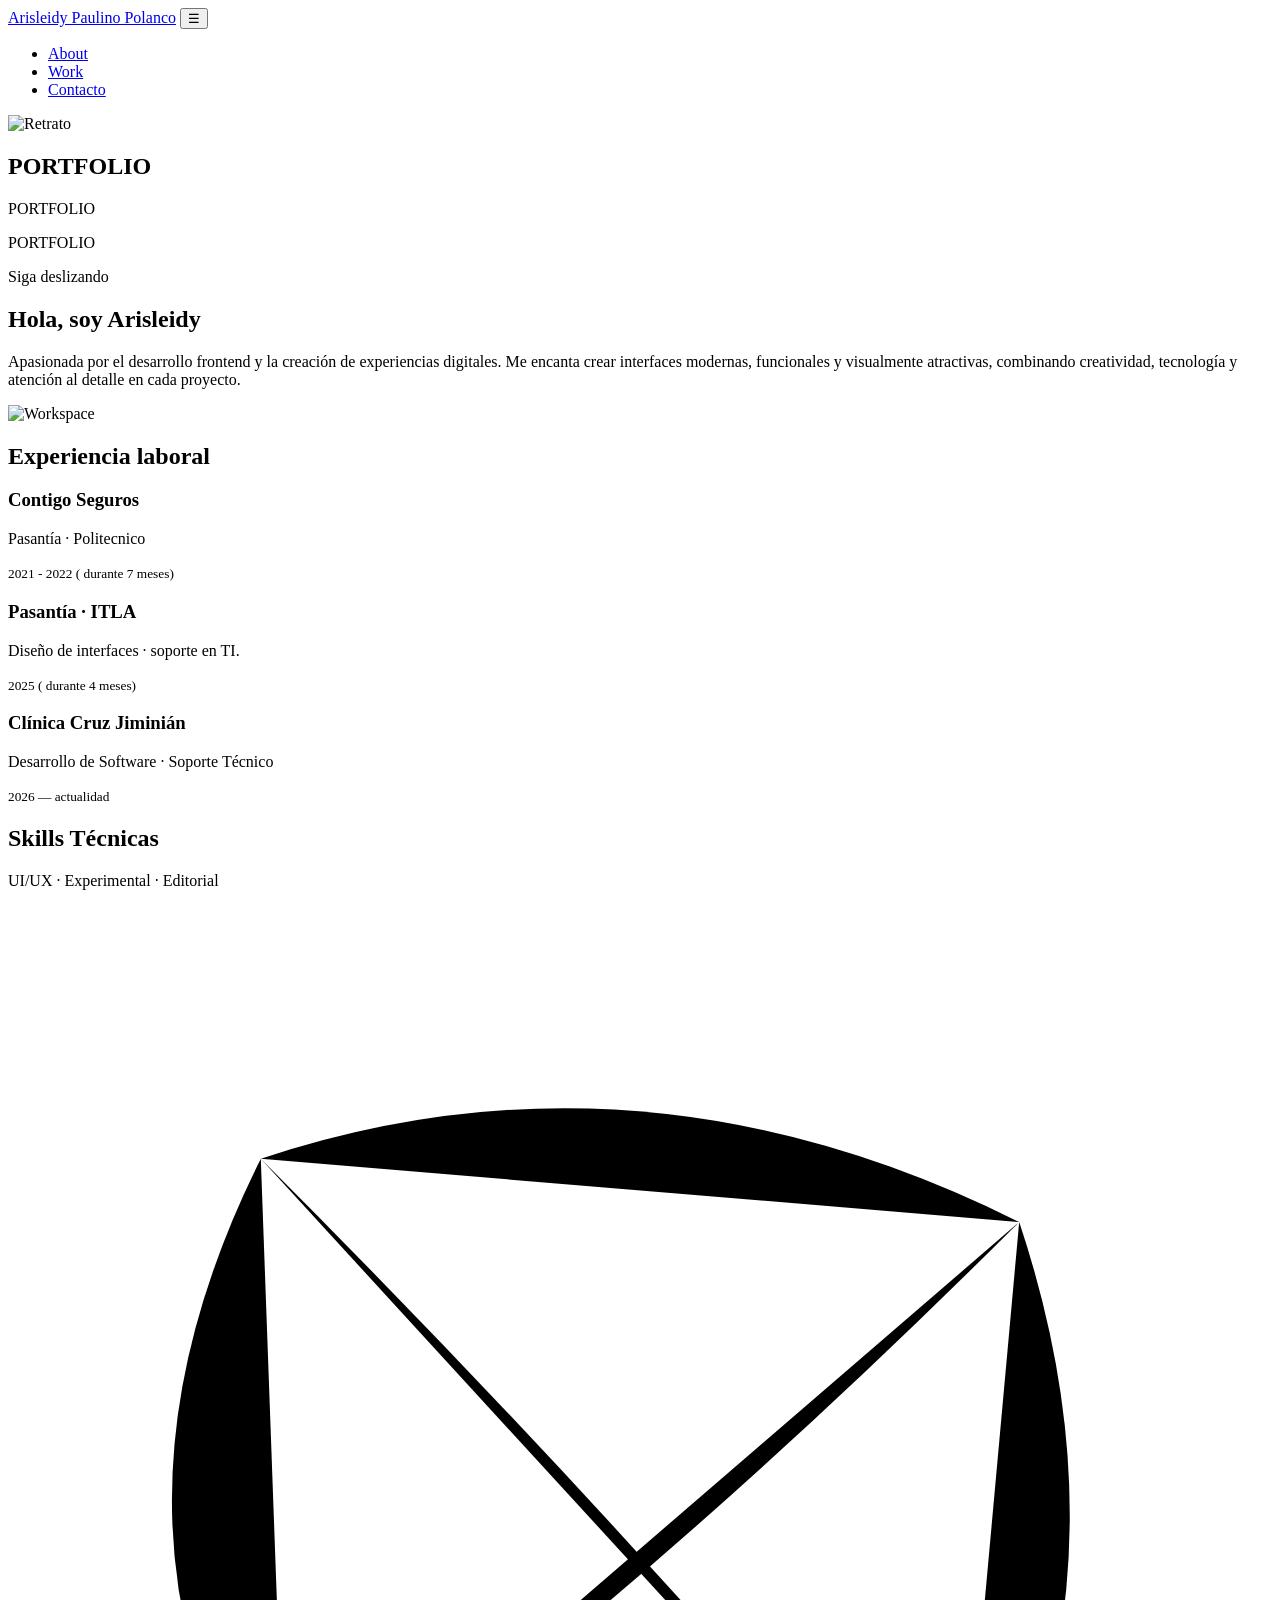
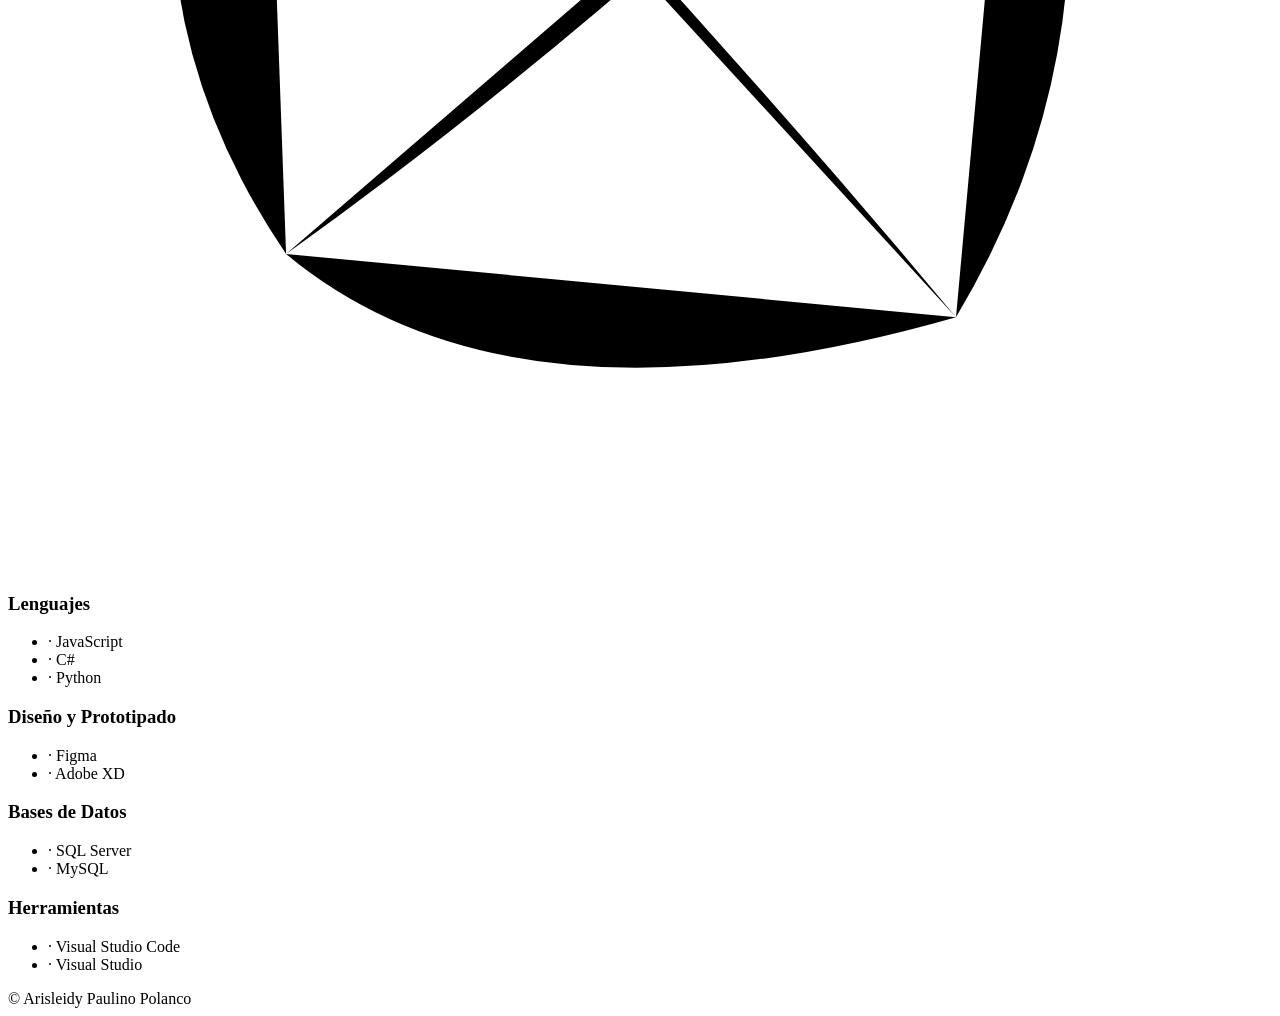
==== Portfolio/index.html @ ca95e668 "repositorio editado" ====
<!DOCTYPE html>
<html lang="es">
<head>
  <meta charset="UTF-8" />
  <meta name="viewport" content="width=device-width, initial-scale=1.0" />
  <title>About — Arisleidy Paulino Polanco</title>
  <meta name="description" content="Hola, soy Arisleidy. Desarrolladora y diseñadora con enfoque editorial y experimental." />
  <link rel="preconnect" href="https://fonts.googleapis.com" />
  <link rel="preconnect" href="https://fonts.gstatic.com" crossorigin />
  <link href="https://fonts.googleapis.com/css2?family=Abril+Fatface&family=Italiana&display=swap" rel="stylesheet" />
  <link rel="stylesheet" href="../css/style.css" />
  <link rel="stylesheet" href="../css/index.css" />
</head>
<body>
  <!-- ===== HEADER ===== -->
  <header class="site-header">
    <div class="nav-wrap">
      <a href="index.html" class="logo">Arisleidy Paulino Polanco</a>
      <button class="menu-toggle" aria-label="Menú">☰</button>
      <ul class="nav-links" id="navLinks">
        <li><a href="index.html" class="active">About</a></li>
        <li><a href="work.html">Work</a></li>
        <li><a href="contacto.html">Contacto</a></li>
      </ul>
    </div>
  </header>

  <!-- ===== HERO ===== -->
  <section class="hero">
    <div class="hero-grid container">
      <div class="hero-img float-in">
        <img src="../img/foto-inicio.jpeg" alt="Retrato" />
      </div>
      <div class="hero-text">
        <h1 class="hero-title fade-in">PORTFOLIO</h1>
        <p class="hero-title ghost-1">PORTFOLIO</p>
        <p class="hero-title ghost-2">PORTFOLIO</p>
      </div>
    </div>
    <div class="badge-wrap">
      <span class="badge italiana">Siga deslizando</span>
    </div>
  </section>

  <!-- ===== INTRO ===== -->
  <section class="intro container reveal">
    <div class="intro-grid">
      <div>
          <h2 class="intro-title">Hola, soy Arisleidy</h2>
          <div class="intro-text-card">
              <p class="intro-text">
                  Apasionada por el desarrollo frontend y la creación de experiencias digitales.
                  Me encanta crear interfaces modernas, funcionales y visualmente atractivas,
                  combinando creatividad, tecnología y atención al detalle en cada proyecto.
              </p>
          </div>
      </div>
      <div class="intro-img">
        <img src="../img/avatar-inicio.png" alt="Workspace" />
      </div>
    </div>
  </section>

  <!-- ===== EXPERIENCIA TIMELINE ===== -->
  <section class="experience">
    <div class="container">
      <h2 class="section-title light">
        Experiencia laboral</span>
      </h2>
      <div class="timeline">
        <div class="timeline-line"></div>
        <div class="timeline-grid">
          <article class="tl-item reveal">
            <div class="tl-dot"></div>
            <div class="tl-card">
              <h3>Contigo Seguros</h3>
              <p class="italiana">Pasantía · Politecnico</p>
              <small>2021 - 2022 ( durante 7 meses)</small>
            </div>
          </article>
          <article class="tl-item reveal">
            <div class="tl-dot"></div>
            <div class="tl-card">
              <h3>Pasantía · ITLA</h3>
              <p class="italiana">Diseño de interfaces · soporte en TI.</p>
              <small>2025 ( durante 4 meses)</small>
            </div>
          </article>
          <article class="tl-item reveal">
            <div class="tl-dot"></div>
            <div class="tl-card">
              <h3>Clínica Cruz Jiminián</h3>
              <p class="italiana">Desarrollo de Software · Soporte Técnico</p>
              <small>2026 — actualidad</small>
            </div>
          </article>
        </div>
      </div>
    </div>
  </section>

  <!-- ===== SKILLS CONECTADAS ===== -->
  <section class="skills container">
    <h2 class="section-title">Skills Técnicas</h2>
    <p class="section-sub italiana">UI/UX · Experimental · Editorial</p>

    <div class="skills-grid">
      <svg class="skills-lines" viewBox="0 0 100 100" preserveAspectRatio="none" aria-hidden="true">
        <path d="M20,20 Q50,10 80,25" />
        <path d="M80,25 Q90,55 75,80" />
        <path d="M75,80 Q40,90 22,75" />
        <path d="M22,75 Q5,50 20,20" />
        <path d="M20,20 Q50,50 75,80" />
        <path d="M80,25 Q50,55 22,75" />
      </svg>

      <div class="skill-card pos-1 reveal">
        <span class="skill-pin"></span>
        <h3>Lenguajes</h3>
        <ul class="italiana">
          <li>· JavaScript</li><li>· C#</li><li>· Python</li>
        </ul>
      </div>
      <div class="skill-card pos-2 reveal">
        <span class="skill-pin"></span>
        <h3>Diseño y Prototipado</h3>
        <ul class="italiana">
          <li>· Figma</li><li>· Adobe XD</li>
        </ul>
      </div>
      <div class="skill-card pos-3 reveal">
        <span class="skill-pin"></span>
        <h3>Bases de Datos</h3>
        <ul class="italiana">
          <li>· SQL Server</li><li>· MySQL</li>
        </ul>
      </div>
      <div class="skill-card pos-4 reveal">
        <span class="skill-pin"></span>
        <h3>Herramientas</h3>
        <ul class="italiana">
          <li>· Visual Studio Code</li><li>· Visual Studio</li>
        </ul>
      </div>
    </div>
  </section>

  <footer class="site-footer">
    © <span id="year"></span> Arisleidy Paulino Polanco
  </footer>

  <script src="../js/main.js"></script>
</body>
</html>
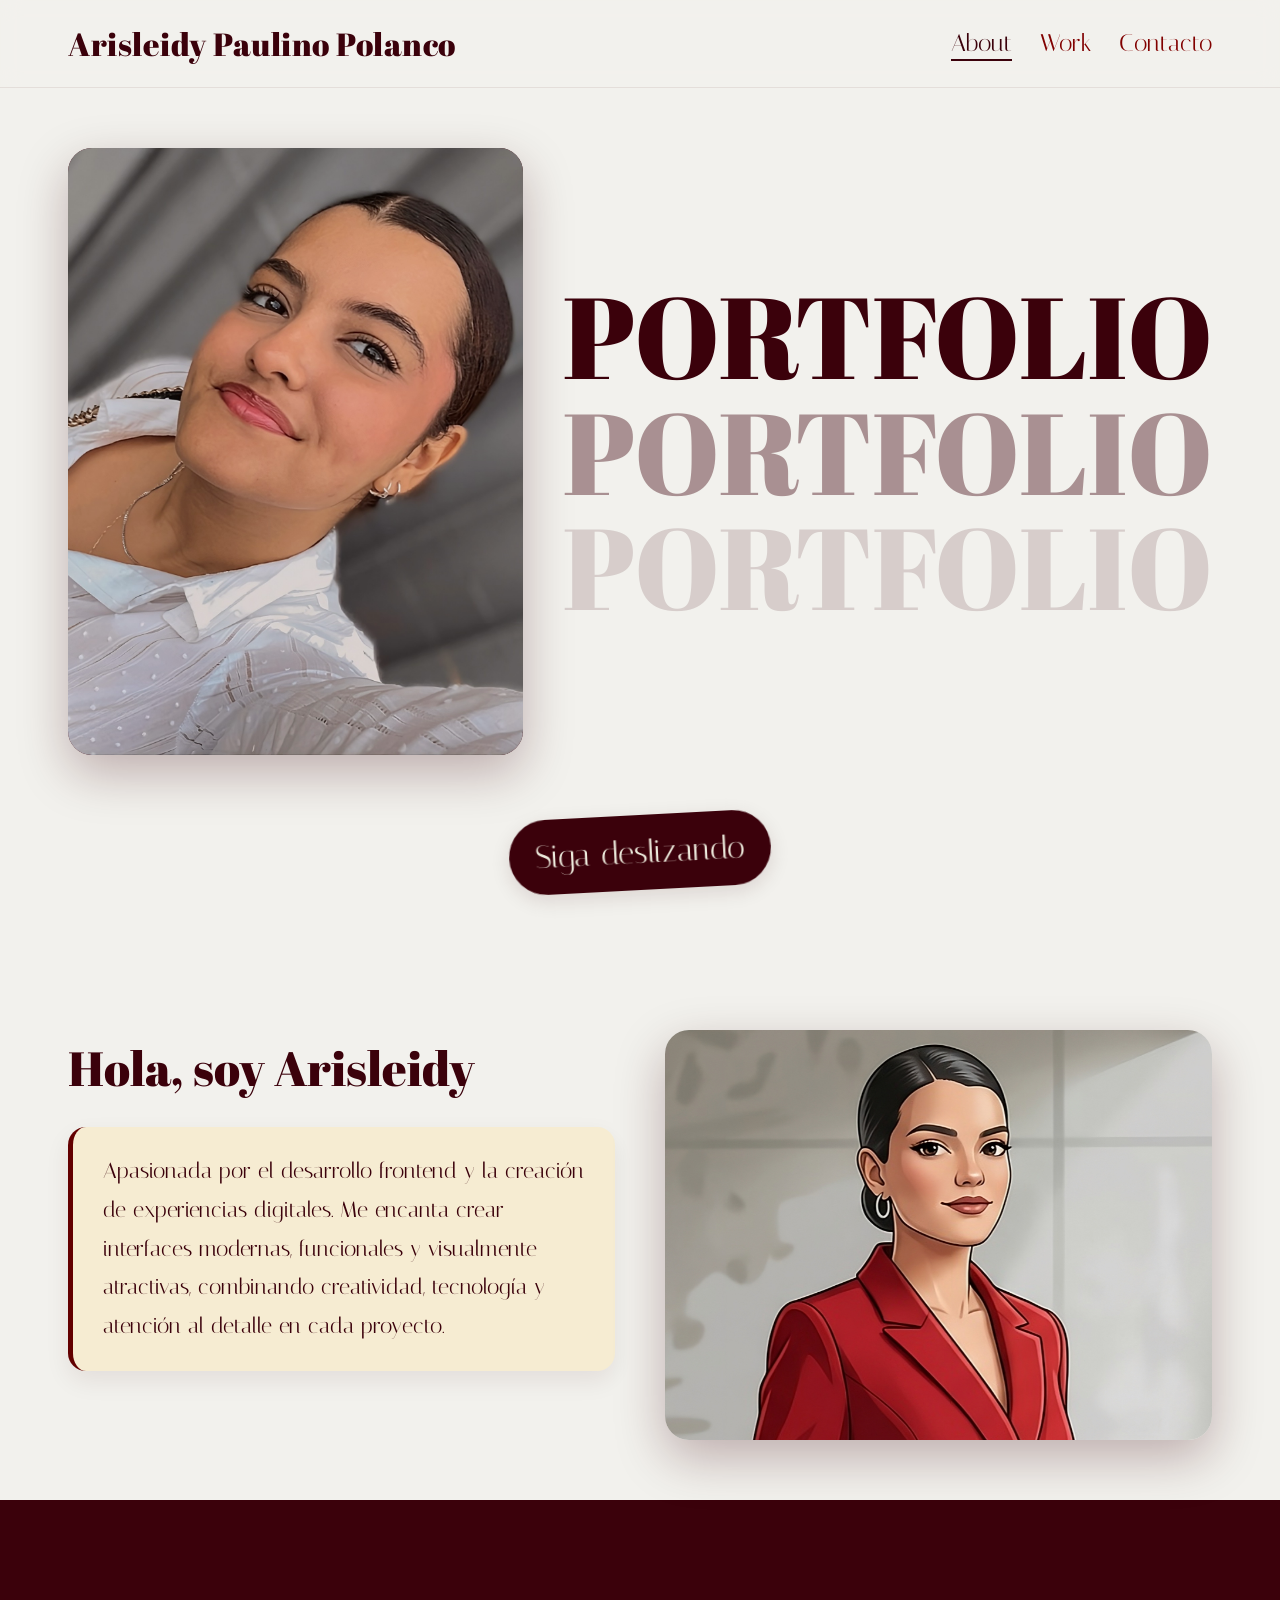
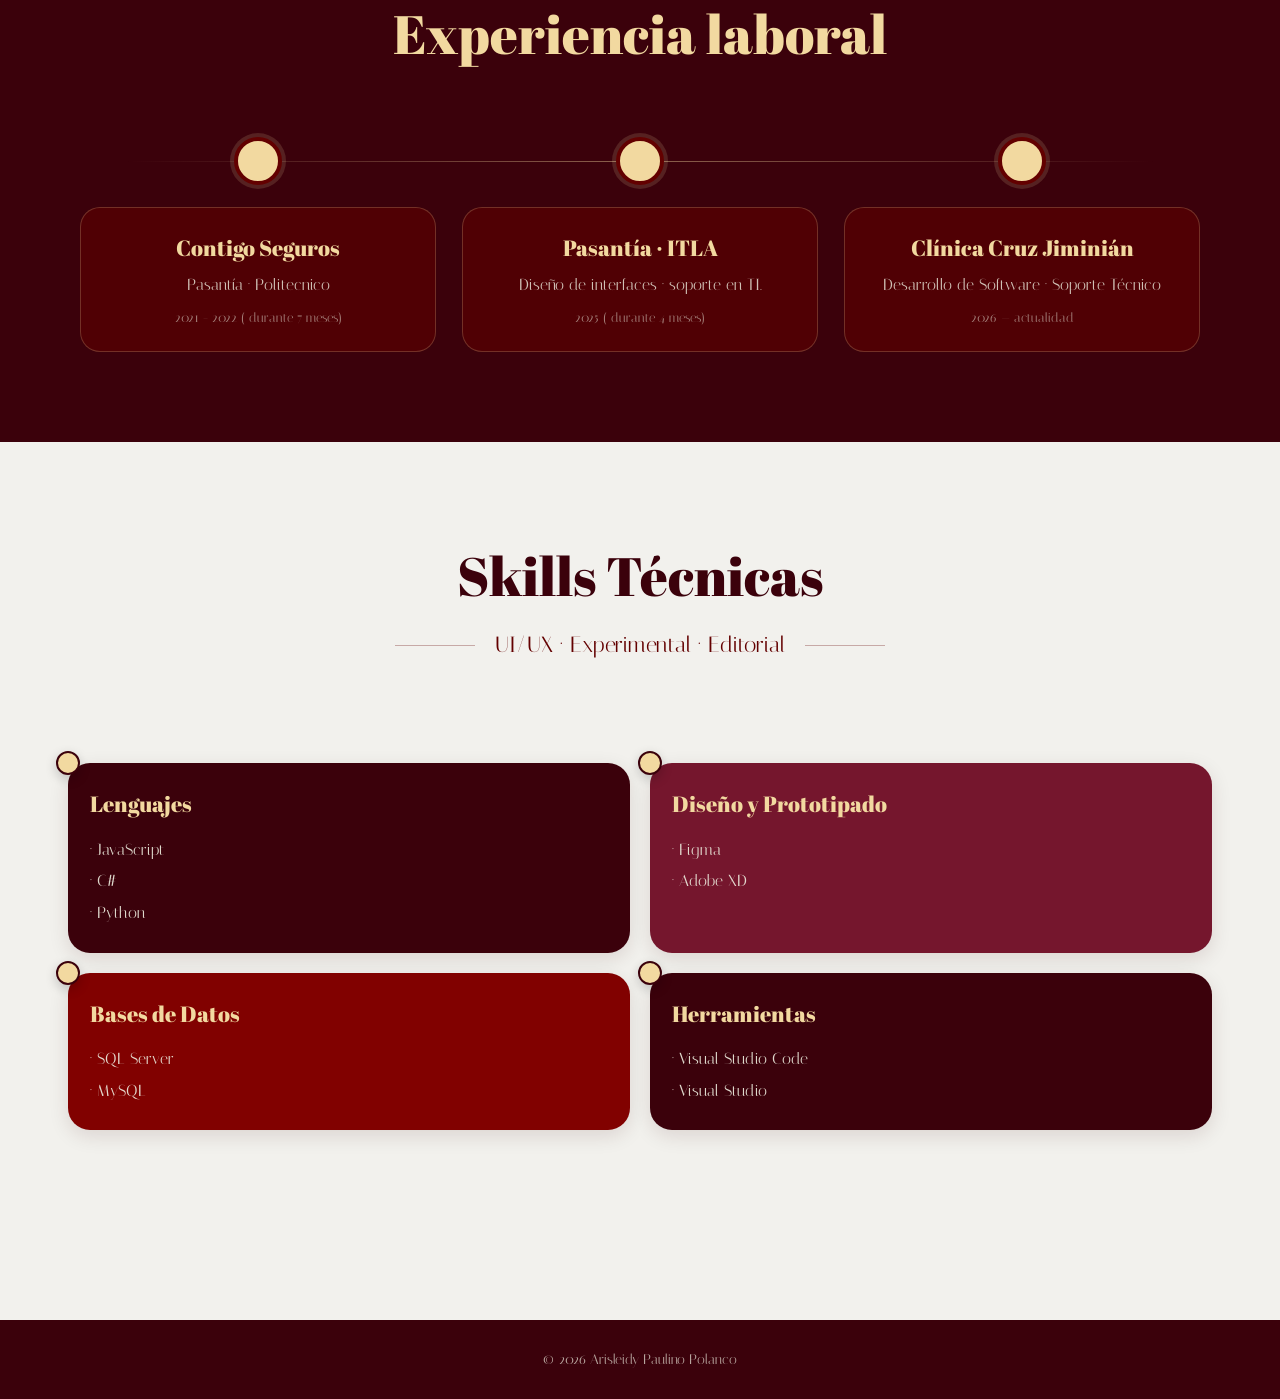
==== commit fc5ac0be: "cargando repositorio" ====
--- a/Portfolio/index.html
+++ b/Portfolio/index.html
@@ -8,8 +8,8 @@
   <link rel="preconnect" href="https://fonts.googleapis.com" />
   <link rel="preconnect" href="https://fonts.gstatic.com" crossorigin />
   <link href="https://fonts.googleapis.com/css2?family=Abril+Fatface&family=Italiana&display=swap" rel="stylesheet" />
-  <link rel="stylesheet" href="../css/style.css" />
-  <link rel="stylesheet" href="../css/index.css" />
+  <link rel="stylesheet" href="css/style.css" />
+  <link rel="stylesheet" href="css/index.css" />
 </head>
 <body>
   <!-- ===== HEADER ===== -->
@@ -19,8 +19,8 @@
       <button class="menu-toggle" aria-label="Menú">☰</button>
       <ul class="nav-links" id="navLinks">
         <li><a href="index.html" class="active">About</a></li>
-        <li><a href="work.html">Work</a></li>
-        <li><a href="contacto.html">Contacto</a></li>
+        <li><a href="html/work.html">Work</a></li>
+        <li><a href="html/contacto.html">Contacto</a></li>
       </ul>
     </div>
   </header>
@@ -29,7 +29,7 @@
   <section class="hero">
     <div class="hero-grid container">
       <div class="hero-img float-in">
-        <img src="../img/foto-inicio.jpeg" alt="Retrato" />
+        <img src="img/foto-inicio.jpeg" alt="Retrato" />
       </div>
       <div class="hero-text">
         <h1 class="hero-title fade-in">PORTFOLIO</h1>
@@ -56,7 +56,7 @@
           </div>
       </div>
       <div class="intro-img">
-        <img src="../img/avatar-inicio.png" alt="Workspace" />
+        <img src="img/avatar-inicio.png" alt="Workspace" />
       </div>
     </div>
   </section>
@@ -149,6 +149,6 @@
     © <span id="year"></span> Arisleidy Paulino Polanco
   </footer>
 
-  <script src="../js/main.js"></script>
+  <script src="js/main.js"></script>
 </body>
 </html>
--- a/Portfolio/css/style.css
+++ b/Portfolio/css/style.css
@@ -0,0 +1,157 @@
+/* ========== VARIABLES (paleta) ========== */
+:root {
+  --wine: #630000;
+  --wine-2: #75162D;
+  --wine-3: #810100;
+  --wine-deep: #3B010B;
+  --ink: #1B1717;
+  --cream: #F2F1ED;
+  --cream-soft: #EDEBDD;
+  --cream-warm: #F2D9A0;
+  --cream-light: #F2E5C6;
+  --cream-paper: #F6ECD2;
+  --tan: #B38F6F;
+
+  --shadow-soft: 0 6px 20px rgba(59, 1, 11, 0.12);
+  --shadow-deep: 0 18px 50px rgba(59, 1, 11, 0.28);
+}
+
+/* ========== RESET ========== */
+* { box-sizing: border-box; margin: 0; padding: 0; }
+html { scroll-behavior: smooth; }
+body {
+  font-family: 'Italiana', serif;
+  background: var(--cream);
+  color: var(--ink);
+  line-height: 1.6;
+  overflow-x: hidden;
+}
+img { display: block; max-width: 100%; }
+a { text-decoration: none; color: inherit; }
+button { font: inherit; cursor: pointer; border: none; background: none; color: inherit; }
+
+.display, h1, h2, h3 { font-family: 'Abril Fatface', serif; font-weight: 400; }
+.italiana { font-family: 'Italiana', serif; }
+
+/* ========== HEADER ========== */
+.site-header {
+  position: sticky;
+  top: 0;
+  z-index: 100;
+  background: rgba(242, 241, 237, 0.85);
+  backdrop-filter: blur(10px);
+  border-bottom: 1px solid rgba(59, 1, 11, 0.08);
+}
+.nav-wrap {
+  max-width: 1200px;
+  margin: 0 auto;
+  padding: 18px 28px;
+  display: flex;
+  align-items: center;
+  justify-content: space-between;
+}
+.logo {
+  font-family: 'Abril Fatface', serif;
+  font-size: 2rem;
+  color: var(--wine-deep);
+  letter-spacing: 0.5px;
+}
+.nav-links {
+  display: flex;
+  gap: 28px;
+  list-style: none;
+}
+.nav-links a {
+  font-family: 'Italiana', serif;
+  font-size: 1.5rem;
+  color: var(--wine-3);
+  position: relative;
+  padding: 4px 0;
+  transition: color .3s;
+}
+.nav-links a::after {
+  content: ''; position: absolute; left: 0; bottom: 0;
+  width: 0; height: 2px; background: var(--wine-deep);
+  transition: width .3s ease;
+}
+.nav-links a:hover, .nav-links a.active { color: var(--wine-deep); }
+.nav-links a:hover::after, .nav-links a.active::after { width: 100%; }
+
+.menu-toggle { display: none; font-size: 1.6rem; color: var(--wine-deep); }
+
+@media (max-width: 768px) {
+  .menu-toggle { display: block; }
+  .nav-links {
+    position: absolute; top: 100%; left: 0; right: 0;
+    flex-direction: column;
+    background: var(--cream);
+    padding: 20px 28px;
+    gap: 18px;
+    transform: translateY(-120%);
+    transition: transform .4s ease;
+    box-shadow: var(--shadow-soft);
+  }
+  .nav-links.open { transform: translateY(0); }
+}
+
+/* ========== FOOTER ========== */
+.site-footer {
+  background: var(--wine-deep);
+  color: rgba(237, 235, 221, 0.7);
+  text-align: center;
+  padding: 28px 16px;
+  font-family: 'Italiana', serif;
+  font-size: 0.9rem;
+  margin-top: 60px;
+}
+
+/* ========== ANIMACIONES ========== */
+@keyframes floatIn {
+  from { opacity: 0; transform: translateY(30px); }
+  to { opacity: 1; transform: translateY(0); }
+}
+@keyframes fadeIn {
+  from { opacity: 0; } to { opacity: 1; }
+}
+@keyframes scaleIn {
+  from { opacity: 0; transform: scale(.95); }
+  to { opacity: 1; transform: scale(1); }
+}
+.float-in { animation: floatIn 1s ease both; }
+.fade-in { animation: fadeIn 1.2s ease both; }
+.scale-in { animation: scaleIn .6s ease both; }
+
+.reveal { opacity: 0; transform: translateY(40px); transition: opacity .9s ease, transform .9s ease; }
+.reveal.visible { opacity: 1; transform: translateY(0); }
+
+/* utilidades */
+.container { max-width: 1200px; margin: 0 auto; padding: 0 28px; }
+
+/* ===== Header con imagen de fondo (work / diseños / proyectos) ===== */
+.site-header.with-bg {
+  background-image: var(--nav-bg);
+  background-size: cover;
+  background-position: center;
+  background-repeat: no-repeat;
+  position: relative;
+}
+.site-header.with-bg::before {
+  content: "";
+  position: absolute;
+  inset: 0;
+  background: rgba(242, 241, 237, 0.55); /* velo cremita para legibilidad */
+  backdrop-filter: blur(2px);
+  z-index: 0;
+}
+.site-header.with-bg .nav-wrap { position: relative; z-index: 1; }
+
+/* Estado "a medio seleccionar" para Work en sus subpáginas */
+.nav-links a.semi-active {
+  color: var(--wine-deep);
+  opacity: 0.85;
+}
+.nav-links a.semi-active::after {
+  width: 50%;
+  background: var(--wine-3);
+  opacity: 0.7;
+}
--- a/Portfolio/css/index.css
+++ b/Portfolio/css/index.css
@@ -0,0 +1,222 @@
+/* ===== INDEX (About) ===== */
+
+/* HERO */
+.hero {
+  padding: 60px 0 80px;
+}
+.hero-grid {
+  display: grid;
+  grid-template-columns: 1fr 1fr;
+  gap: 40px;
+  align-items: center;
+}
+.hero-img {
+  aspect-ratio: 3/4;
+  border-radius: 24px;
+  overflow: hidden;
+  box-shadow: var(--shadow-deep);
+  background: var(--wine-deep);
+}
+.hero-img img { width:100%; height:100%; object-fit: cover; opacity: .92; }
+.hero-text { position: relative; }
+.hero-title {
+  font-family: 'Abril Fatface', serif;
+  font-size: clamp(3.5rem, 9vw, 8rem);
+  color: var(--wine-deep);
+  line-height: 0.95;
+  letter-spacing: -1px;
+  margin: 0;
+}
+.ghost-1 { color: rgba(59,1,11,.4); margin-top: 6px; }
+.ghost-2 { color: rgba(59,1,11,.15); margin-top: 6px; }
+
+.badge-wrap { display:flex; justify-content:center; margin-top: 60px; }
+.badge {
+  display: inline-block;
+  background: var(--wine-deep);
+  color: var(--cream-soft);
+  padding: 12px 26px;
+  border-radius: 999px;
+  box-shadow: var(--shadow-soft);
+  transform: rotate(-3deg);
+  font-size: 2rem;
+}
+
+@media (max-width: 768px) {
+  .hero-grid { grid-template-columns: 1fr; }
+}
+
+/* INTRO */
+.intro { padding: 60px 28px; }
+.intro-grid {
+  display: grid;
+  grid-template-columns: 1fr 1fr;
+  gap: 50px;
+  align-items: start;
+}
+.intro-title {
+  font-size: clamp(3rem, 4vw, 3rem);
+  color: var(--wine-deep);
+  margin-bottom: 18px;
+}
+.intro-text { font-family: 'Italiana', serif; font-size: 1.5rem; color:--ink(27,23,23,.85); }
+.intro-text-card{
+    margin-top: 20px;
+
+    background: var(--cream-paper);
+
+    padding: 25px 30px;
+
+    border-radius: 18px;
+
+    box-shadow: 0 10px 25px rgba(59,1,11,.08);
+
+    border-left: 5px solid var(--wine);
+
+    max-width: 600px;
+}
+
+.intro-text{
+    margin: 0;
+
+    color: var(--wine-deep);
+
+    font-size: 1.35rem;
+
+    line-height: 1.8;
+}
+.intro-img { aspect-ratio: 4/3; border-radius: 24px; overflow: hidden; box-shadow: var(--shadow-deep); }
+.intro-img img { width:100%; height:100%; object-fit: cover; }
+@media (max-width: 768px) { .intro-grid { grid-template-columns: 1fr; } }
+
+/* EXPERIENCIA */
+.experience {
+  background: var(--wine-deep);
+  color: var(--cream-soft);
+  padding: 90px 0;
+}
+.section-title {
+  text-align: center;
+  font-size: clamp(2.2rem, 4.5vw, 3.4rem);
+  color: var(--wine-deep);
+  margin-bottom: 8px;
+}
+.section-title.light { color: var(--cream-warm); margin-bottom: 60px; }
+.section-title.center { text-align: center; }
+.italic { font-style: italic; }
+.section-sub{
+    display:flex;
+    align-items:center;
+    justify-content:center;
+    gap:20px;
+
+    color: var(--wine);
+    font-size:1.4rem;
+
+    margin-bottom:60px;
+}
+
+.section-sub::before,
+.section-sub::after{
+
+    content:"";
+
+    width:80px;
+    height:1px;
+
+    background:rgba(99,0,0,.3);
+}
+
+.timeline { position: relative; padding: 0 12px; }
+.timeline-line {
+  position: absolute; top: 24px; left: 5%; right: 5%; height: 1px;
+  background: linear-gradient(to right, transparent, rgba(242,217,160,.45), transparent);
+}
+.timeline-grid {
+  display: grid; grid-template-columns: repeat(3, 1fr); gap: 26px; position: relative;
+}
+.tl-item { display: flex; flex-direction: column; align-items: center; text-align: center; }
+.tl-dot {
+  width: 48px; height: 48px; border-radius: 50%;
+  background: var(--cream-warm); border: 4px solid var(--wine);
+  margin-bottom: 22px; transition: transform .3s;
+  box-shadow: 0 0 0 4px rgba(242,217,160,.15);
+}
+.tl-item:hover .tl-dot { transform: scale(1.12); }
+.tl-card {
+  background: rgba(99, 0, 0, 0.55);
+  backdrop-filter: blur(8px);
+  border: 1px solid rgba(242,217,160,.22);
+  border-radius: 20px;
+  padding: 22px;
+  width: 100%;
+  transition: border-color .3s, transform .3s;
+}
+.tl-card:hover { border-color: rgba(242,217,160,.6); transform: translateY(-4px); }
+.tl-card h3 { color: var(--cream-warm); margin-bottom: 6px; font-size: 1.4rem; }
+.tl-card p { color: rgba(237,235,221,.82); margin-bottom: 6px; }
+.tl-card small { color: rgba(237,235,221,.55); }
+@media (max-width: 768px) {
+  .timeline-grid { grid-template-columns: 1fr; }
+  .timeline-line { display: none; }
+}
+
+/* SKILLS */
+.skills { padding: 90px 28px; }
+.skills-grid {
+  position: relative;
+  display: grid;
+  grid-template-columns: 1fr 1fr;
+  gap: 20px;
+  padding: 40px 0;
+}
+
+.skills-lines {
+  display: none;
+}
+.skills-lines path {
+  stroke: currentColor; stroke-width: .35; fill: none;
+  stroke-dasharray: 1.2 1.2;
+  animation: dash 14s linear infinite;
+}
+@keyframes dash {
+  to { stroke-dashoffset: -50; }
+}
+.skill-card {
+  position: relative;
+  background: var(--wine-deep);
+  color: var(--cream-soft);
+  padding: 24px 22px;
+  border-radius: 22px;
+  box-shadow: var(--shadow-soft);
+  transition: transform .35s ease, box-shadow .35s ease;
+  z-index: 2;
+}
+.skill-card:hover { transform: translateY(-6px) rotate(-1deg); box-shadow: var(--shadow-deep); }
+.skill-card h3 { color: var(--cream-warm); margin-bottom: 12px; font-size: 1.35rem; }
+.skill-card ul { list-style: none; }
+.skill-card li { color: rgba(237,235,221,.92); padding: 3px 0; }
+.skill-pin {
+  position: absolute; top: -12px; left: -12px;
+  width: 24px; height: 24px; border-radius: 50%;
+  background: var(--cream-warm); border: 2px solid var(--wine-deep);
+  box-shadow: 0 4px 12px rgba(0,0,0,.2);
+}
+
+/* posiciones desordenadas estilo collage */
+.pos-1 { transform: translate(16px, 8px); }
+.pos-2 { transform: translate(-18px, 32px); background: var(--wine-2); }
+.pos-3 { transform: translate(28px, -10px); background: var(--wine-3); }
+.pos-4 { transform: translate(-8px, -22px); }
+
+.pos-1:hover { transform: translate(16px, 0) rotate(-2deg); }
+.pos-2:hover { transform: translate(-18px, 22px) rotate(2deg); }
+.pos-3:hover { transform: translate(28px, -18px) rotate(-2deg); }
+.pos-4:hover { transform: translate(-8px, -30px) rotate(2deg); }
+
+@media (max-width: 768px) {
+  .skills-grid { grid-template-columns: 1fr; }
+  .skill-card { transform: none !important; }
+  .skill-card:hover { transform: translateY(-4px) !important; }
+  .skills-lines { display: none; }
+}
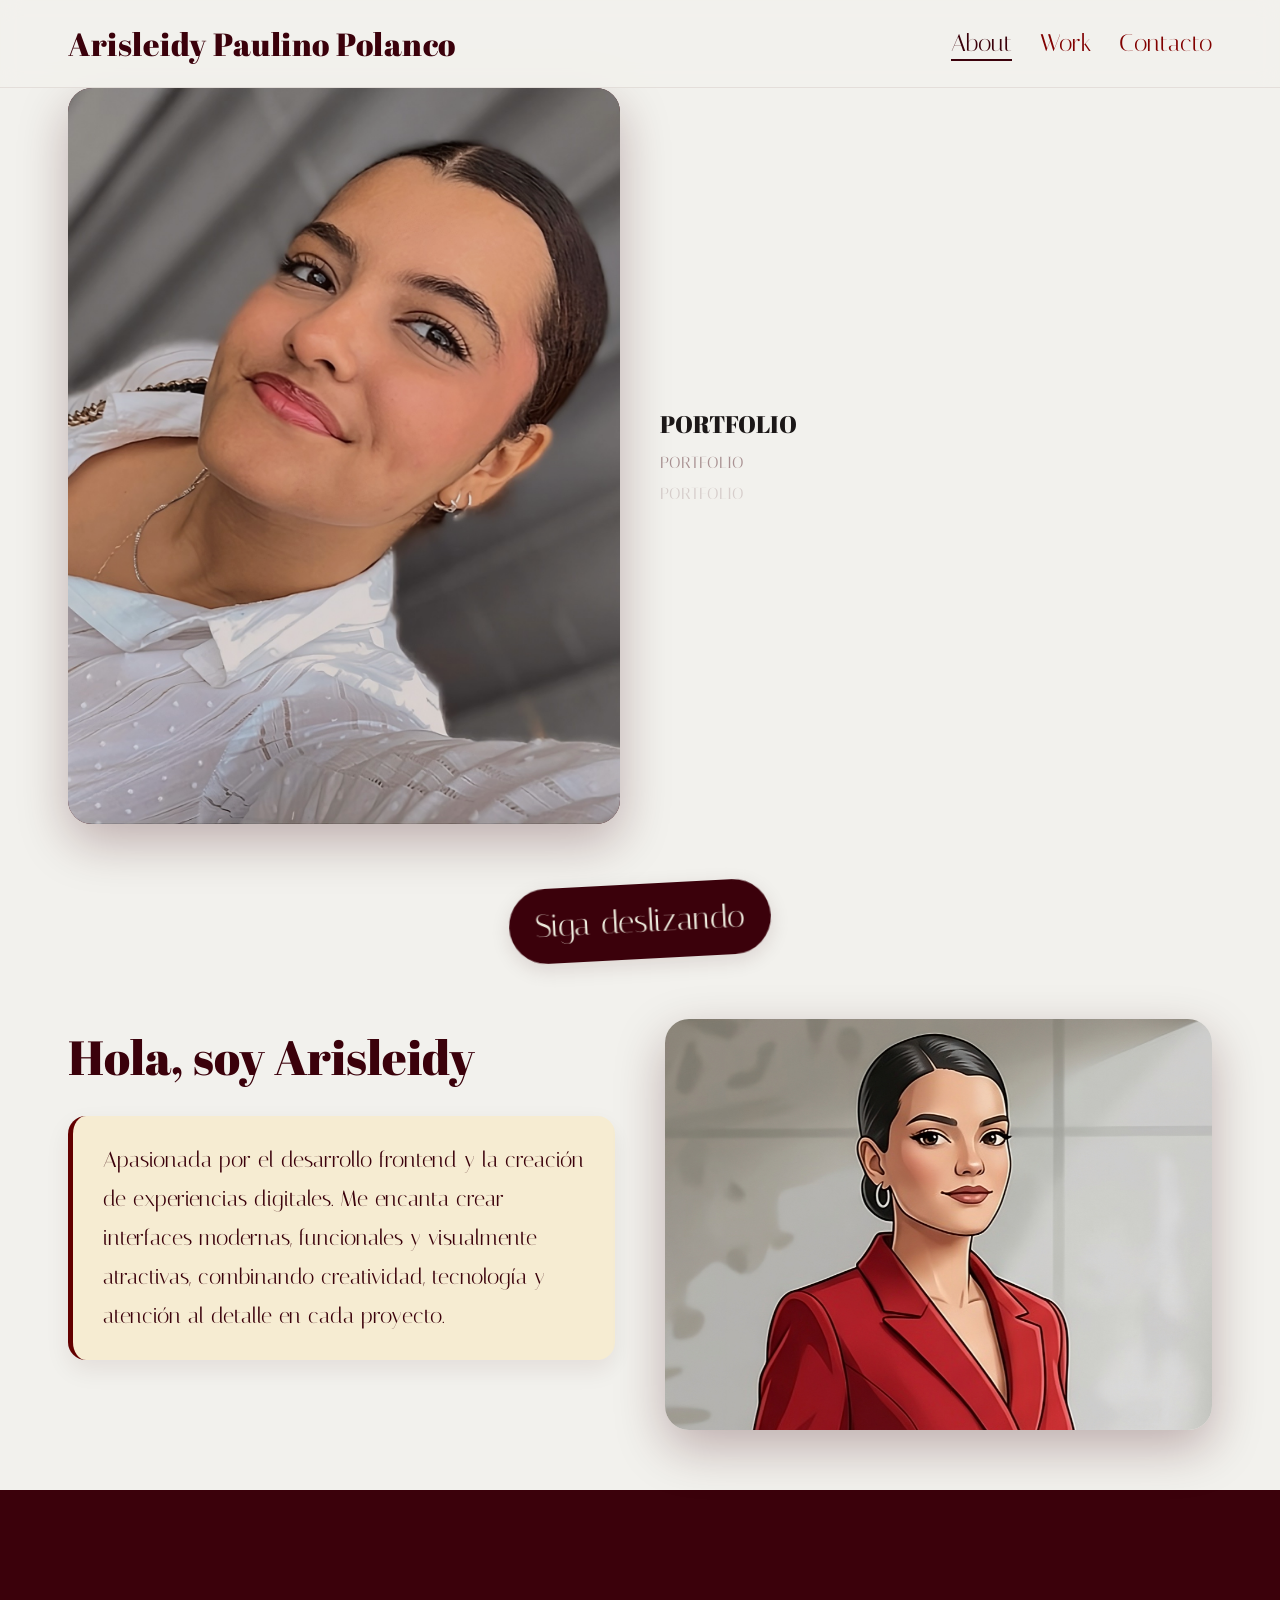
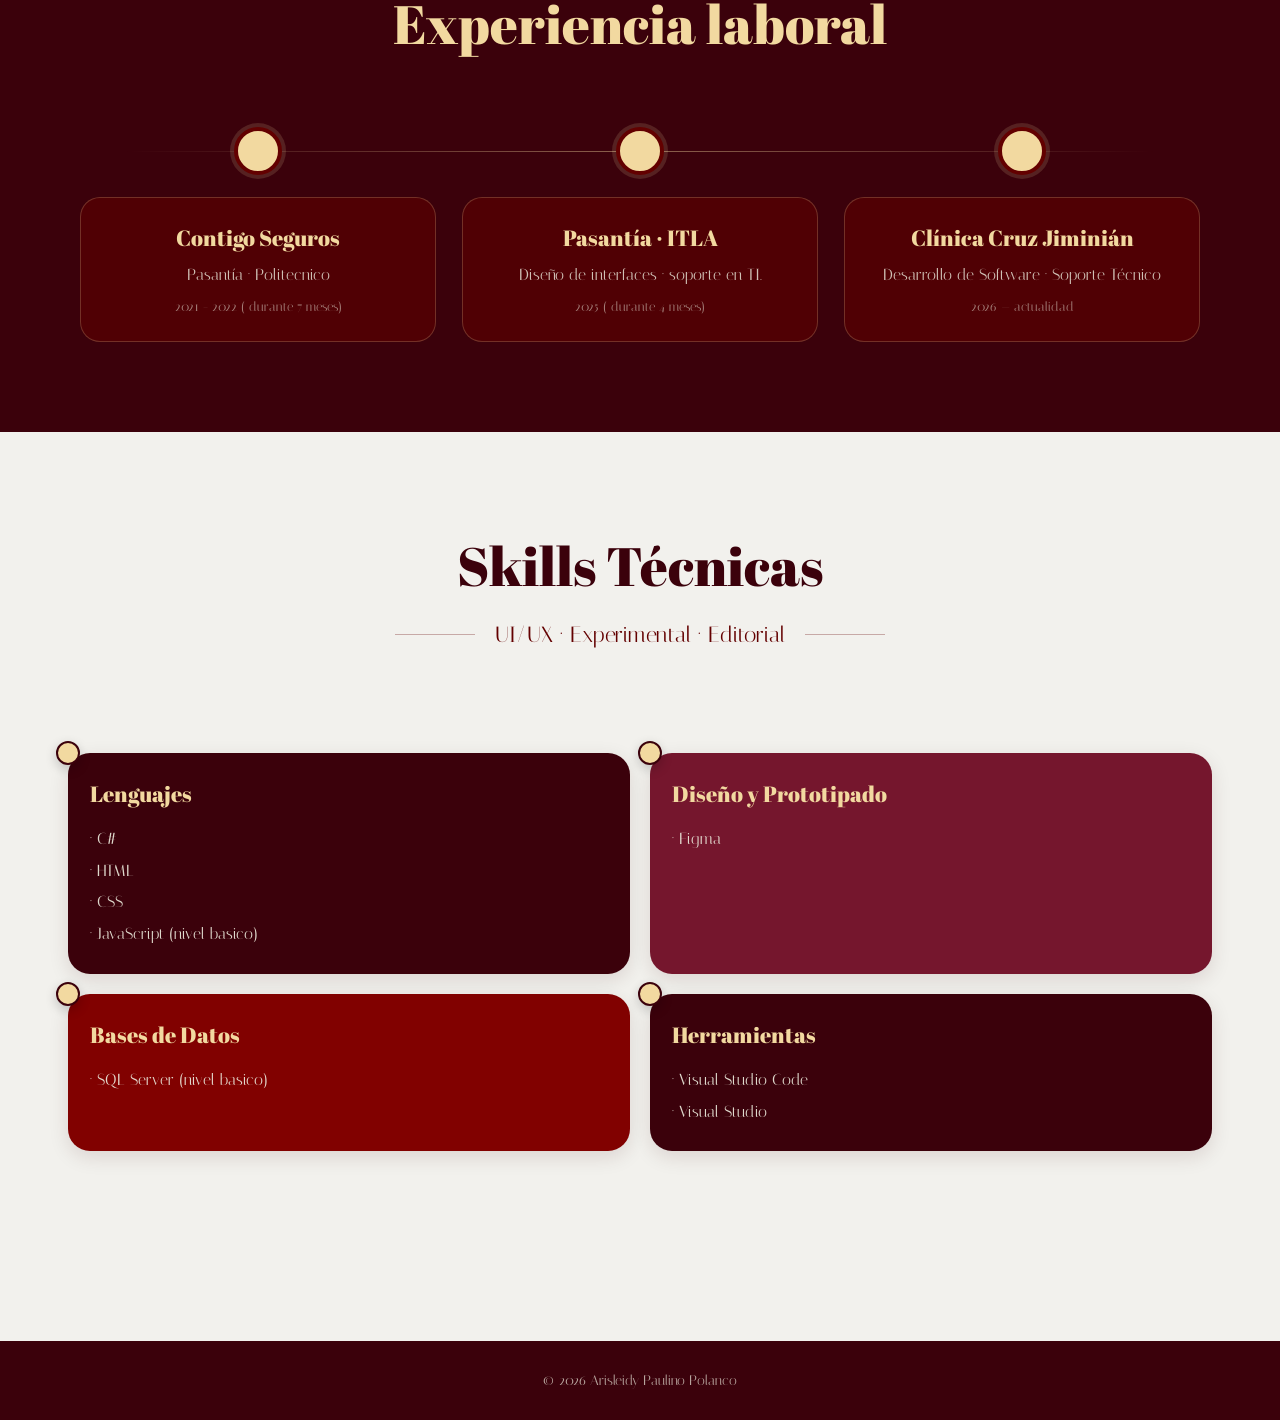
==== commit 8188d4bd: "carga repositorio" ====
--- a/Portfolio/index.html
+++ b/Portfolio/index.html
@@ -118,21 +118,21 @@
         <span class="skill-pin"></span>
         <h3>Lenguajes</h3>
         <ul class="italiana">
-          <li>· JavaScript</li><li>· C#</li><li>· Python</li>
+          <li>· C#</li><li>· HTML</li><li>· CSS</li><li>· JavaScript (nivel basico)</li>
         </ul>
       </div>
       <div class="skill-card pos-2 reveal">
         <span class="skill-pin"></span>
         <h3>Diseño y Prototipado</h3>
         <ul class="italiana">
-          <li>· Figma</li><li>· Adobe XD</li>
+          <li>· Figma</li>
         </ul>
       </div>
       <div class="skill-card pos-3 reveal">
         <span class="skill-pin"></span>
         <h3>Bases de Datos</h3>
         <ul class="italiana">
-          <li>· SQL Server</li><li>· MySQL</li>
+          <li>· SQL Server (nivel basico)</li>
         </ul>
       </div>
       <div class="skill-card pos-4 reveal">
--- a/Portfolio/css/style.css
+++ b/Portfolio/css/style.css
@@ -80,19 +80,57 @@
 .menu-toggle { display: none; font-size: 1.6rem; color: var(--wine-deep); }
 
 @media (max-width: 768px) {
-  .menu-toggle { display: block; }
-  .nav-links {
-    position: absolute; top: 100%; left: 0; right: 0;
-    flex-direction: column;
-    background: var(--cream);
-    padding: 20px 28px;
-    gap: 18px;
-    transform: translateY(-120%);
-    transition: transform .4s ease;
-    box-shadow: var(--shadow-soft);
+
+    .nav-wrap{
+    padding:16px 18px;
   }
-  .nav-links.open { transform: translateY(0); }
+
+  .logo{
+    font-size:1.05rem;
+    max-width:calc(100% - 60px);
+    line-height:1.1;
+  }
+  .menu-toggle{
+    display:flex;
+    align-items:center;
+    justify-content:center;
+  }
+
+  .nav-links{
+    position:absolute;
+    top:calc(100% + 10px);
+    right:18px;
+
+    min-width:190px;
+
+    padding:16px 18px;
+
+    border-radius:16px;
+
+    background:var(--cream);
+
+    box-shadow:var(--shadow-soft);
+
+    display:flex;
+    flex-direction:column;
+    align-items:flex-start;
+
+    gap:14px;
+
+    transform:none;
+    opacity:0;
+    visibility:hidden;
+
+    transition:.3s ease;
+  }
+
+  .nav-links.open{
+    opacity:1;
+    visibility:visible;
+  }
+
 }
+
 
 /* ========== FOOTER ========== */
 .site-footer {
--- a/Portfolio/css/index.css
+++ b/Portfolio/css/index.css
@@ -1,8 +1,21 @@
 /* ===== INDEX (About) ===== */
 
 /* HERO */
-.hero {
-  padding: 60px 0 80px;
+@media (max-width:480px){
+
+  .hero{
+    padding:40px 0 60px;
+  }
+
+  .hero-title{
+    font-size:3rem;
+    text-align:center;
+  }
+
+  .hero-text{
+    text-align:center;
+  }
+
 }
 .hero-grid {
   display: grid;
@@ -18,15 +31,6 @@
   background: var(--wine-deep);
 }
 .hero-img img { width:100%; height:100%; object-fit: cover; opacity: .92; }
-.hero-text { position: relative; }
-.hero-title {
-  font-family: 'Abril Fatface', serif;
-  font-size: clamp(3.5rem, 9vw, 8rem);
-  color: var(--wine-deep);
-  line-height: 0.95;
-  letter-spacing: -1px;
-  margin: 0;
-}
 .ghost-1 { color: rgba(59,1,11,.4); margin-top: 6px; }
 .ghost-2 { color: rgba(59,1,11,.15); margin-top: 6px; }
 
@@ -88,6 +92,22 @@
 .intro-img { aspect-ratio: 4/3; border-radius: 24px; overflow: hidden; box-shadow: var(--shadow-deep); }
 .intro-img img { width:100%; height:100%; object-fit: cover; }
 @media (max-width: 768px) { .intro-grid { grid-template-columns: 1fr; } }
+
+@media (max-width:768px){
+
+  .intro{
+    padding:40px 20px;
+  }
+
+  .intro-grid{
+    gap:30px;
+  }
+
+  .intro-title{
+    text-align:center;
+  }
+
+}
 
 /* EXPERIENCIA */
 .experience {
@@ -192,6 +212,14 @@
   transition: transform .35s ease, box-shadow .35s ease;
   z-index: 2;
 }
+@media (max-width:768px){
+
+  .skills-grid{
+    gap:25px;
+    padding:20px 0;
+  }
+
+}
 .skill-card:hover { transform: translateY(-6px) rotate(-1deg); box-shadow: var(--shadow-deep); }
 .skill-card h3 { color: var(--cream-warm); margin-bottom: 12px; font-size: 1.35rem; }
 .skill-card ul { list-style: none; }
